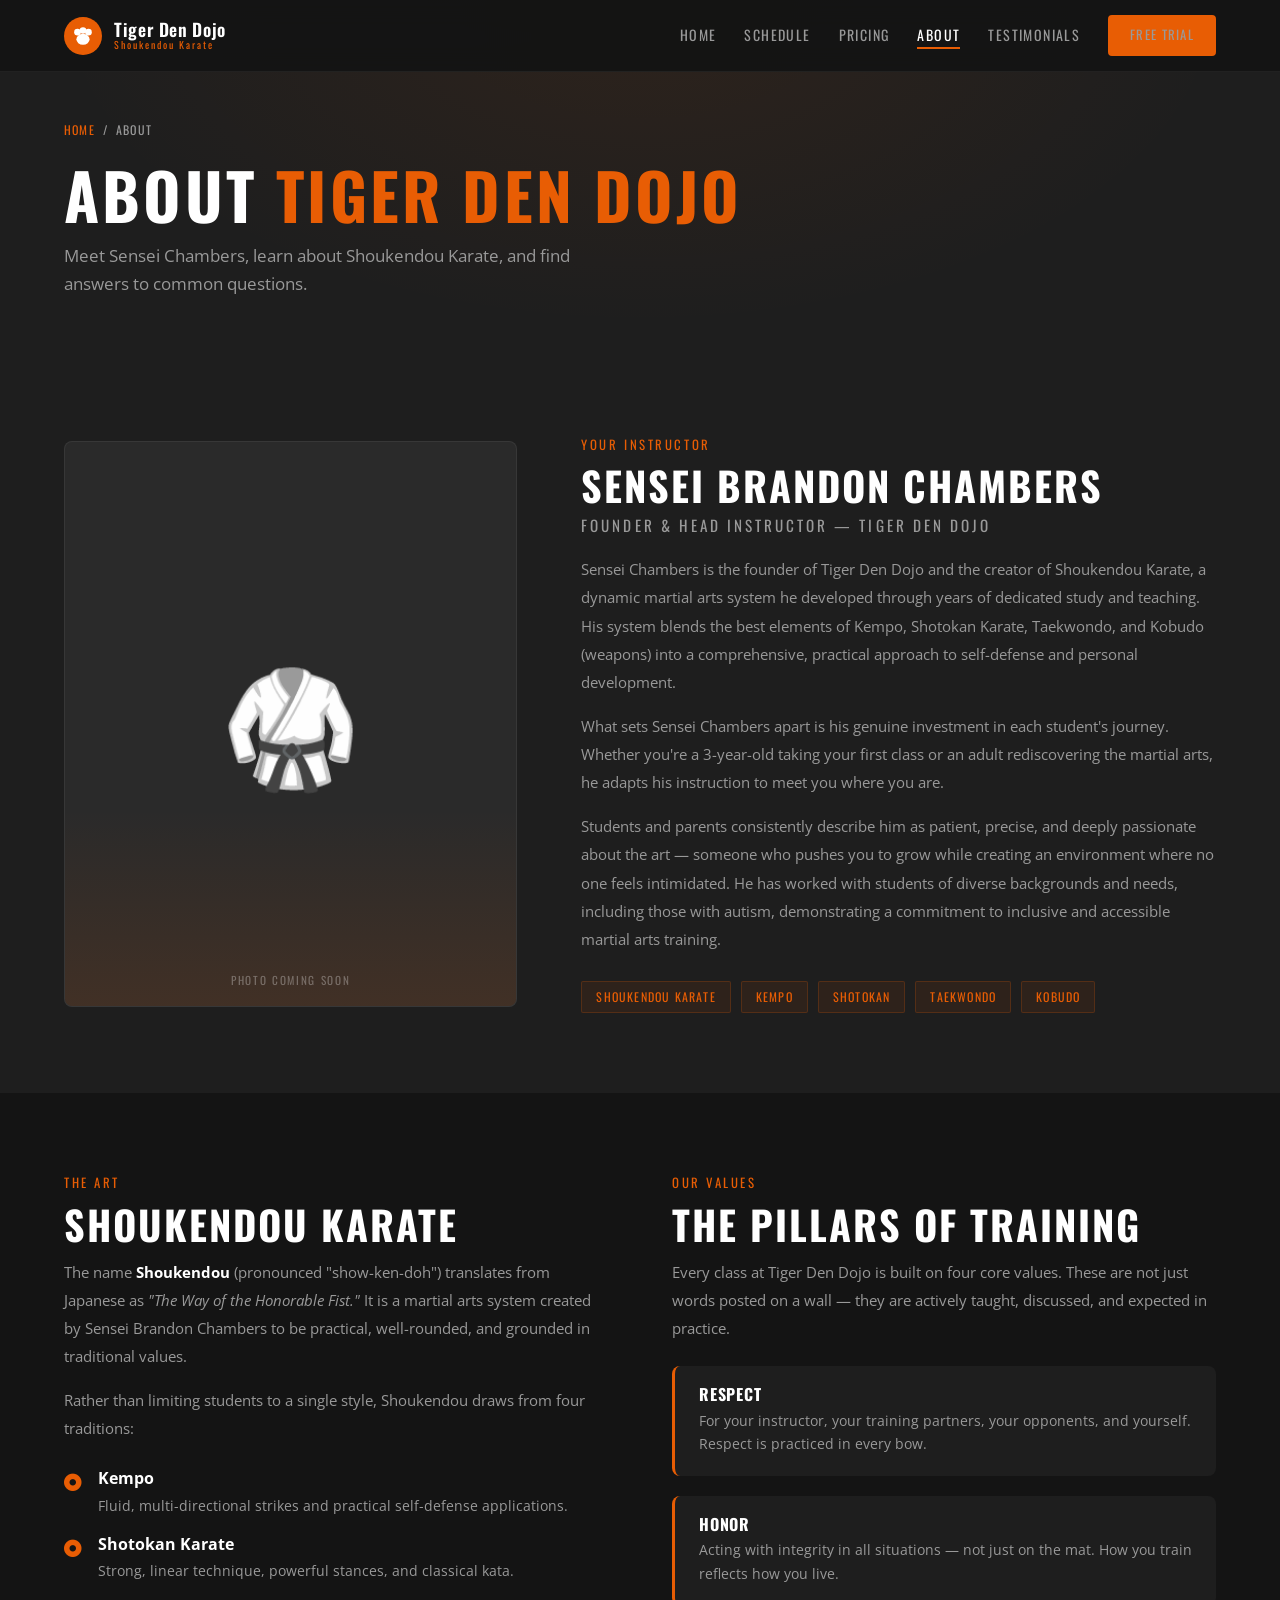
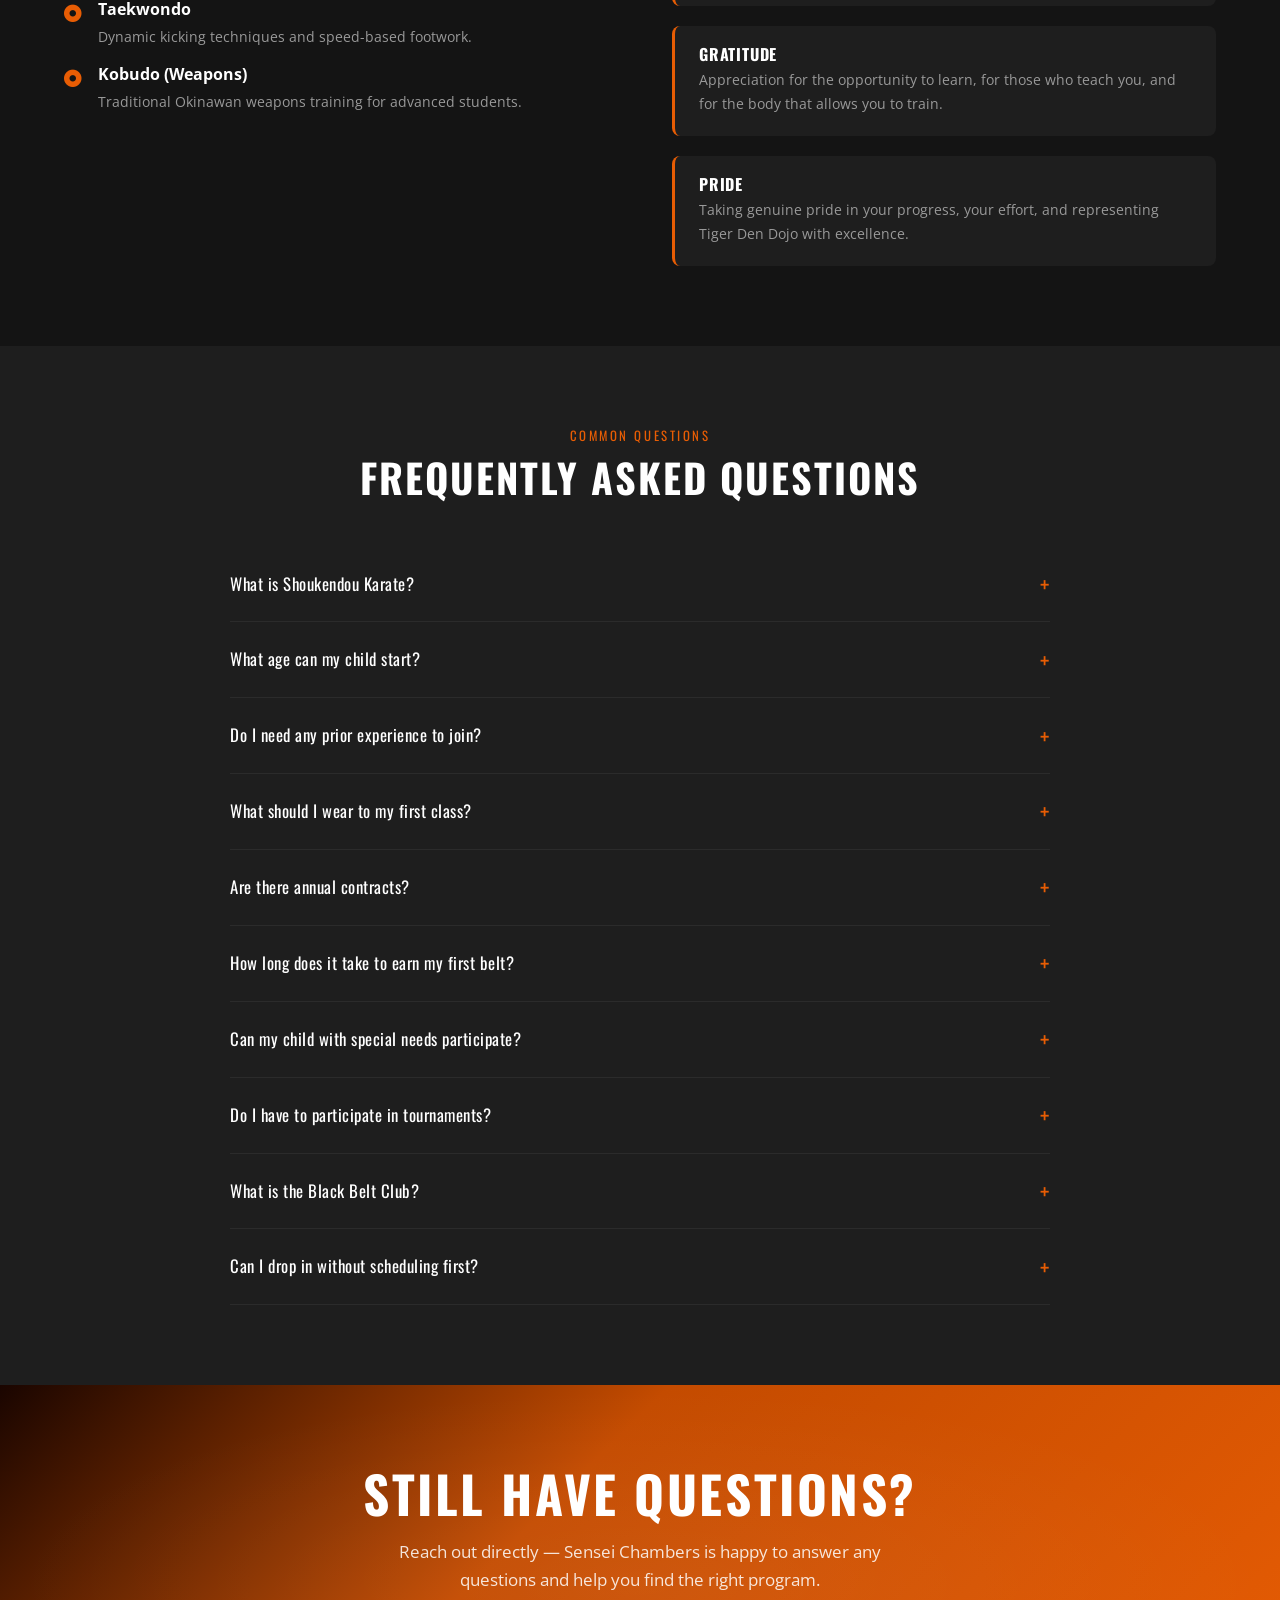
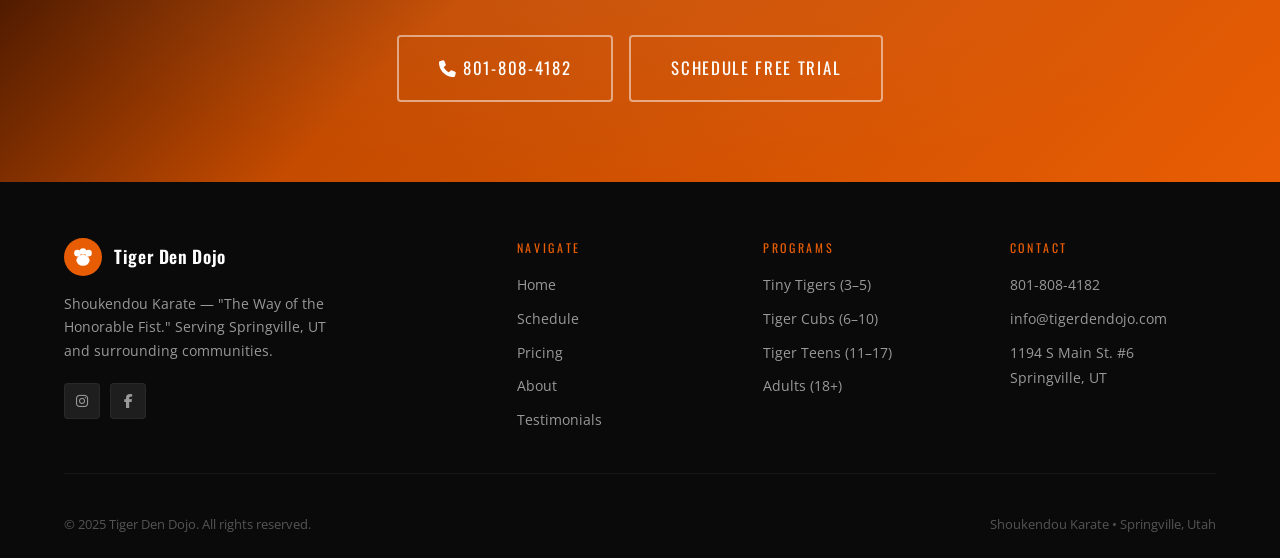
==== about.html @ 3c481b03 "initial website prototype" ====
<!DOCTYPE html>
<html lang="en">
<head>
  <meta charset="UTF-8">
  <meta name="viewport" content="width=device-width, initial-scale=1.0">
  <meta name="description" content="About Tiger Den Dojo and Sensei Brandon Chambers. Learn about Shoukendou Karate, the dojo's philosophy, and frequently asked questions.">
  <title>About | Tiger Den Dojo</title>
  <link rel="preconnect" href="https://fonts.googleapis.com">
  <link rel="preconnect" href="https://fonts.gstatic.com" crossorigin>
  <link href="https://fonts.googleapis.com/css2?family=Oswald:wght@400;500;600;700&family=Open+Sans:ital,wght@0,400;0,600;1,400&display=swap" rel="stylesheet">
  <link rel="stylesheet" href="https://cdnjs.cloudflare.com/ajax/libs/font-awesome/6.5.0/css/all.min.css">
  <link rel="stylesheet" href="css/style.css">
</head>
<body>

  <!-- ======= NAVBAR ======= -->
  <nav class="navbar">
    <div class="container">
      <a href="index.html" class="logo">
        <div class="logo-icon">
          <svg width="22" height="22" viewBox="0 0 40 40" fill="none" aria-hidden="true">
            <ellipse cx="20" cy="26" rx="12" ry="10" fill="white"/>
            <circle cx="10" cy="13" r="6" fill="white"/>
            <circle cx="20" cy="10" r="6" fill="white"/>
            <circle cx="30" cy="13" r="6" fill="white"/>
          </svg>
        </div>
        <div class="logo-text">
          <span class="logo-name">Tiger Den Dojo</span>
          <span class="logo-sub">Shoukendou Karate</span>
        </div>
      </a>
      <button class="nav-toggle" aria-label="Toggle menu">
        <span></span><span></span><span></span>
      </button>
      <ul class="nav-links">
        <li><a href="index.html">Home</a></li>
        <li><a href="schedule.html">Schedule</a></li>
        <li><a href="pricing.html">Pricing</a></li>
        <li><a href="about.html">About</a></li>
        <li><a href="testimonials.html">Testimonials</a></li>
        <li><a href="schedule.html" class="btn btn-primary">Free Trial</a></li>
      </ul>
    </div>
  </nav>

  <!-- ======= PAGE HERO ======= -->
  <section class="page-hero">
    <div class="container">
      <nav class="breadcrumb" aria-label="Breadcrumb">
        <a href="index.html">Home</a>
        <span class="breadcrumb-sep">/</span>
        <span>About</span>
      </nav>
      <h1>About <span class="text-orange">Tiger Den Dojo</span></h1>
      <p class="lead">Meet Sensei Chambers, learn about Shoukendou Karate, and find answers to common questions.</p>
    </div>
  </section>

  <!-- ======= INSTRUCTOR ======= -->
  <section class="instructor-section">
    <div class="container">
      <div class="instructor-content">
        <div class="instructor-image" aria-hidden="true">
          <span>🥋</span>
          <span class="instructor-image-caption">Photo Coming Soon</span>
        </div>
        <div class="instructor-bio">
          <span class="section-subtitle">Your Instructor</span>
          <h2>Sensei Brandon Chambers</h2>
          <p class="instructor-title">Founder &amp; Head Instructor — Tiger Den Dojo</p>
          <p>Sensei Chambers is the founder of Tiger Den Dojo and the creator of Shoukendou Karate, a dynamic martial arts system he developed through years of dedicated study and teaching. His system blends the best elements of Kempo, Shotokan Karate, Taekwondo, and Kobudo (weapons) into a comprehensive, practical approach to self-defense and personal development.</p>
          <p>What sets Sensei Chambers apart is his genuine investment in each student's journey. Whether you're a 3-year-old taking your first class or an adult rediscovering the martial arts, he adapts his instruction to meet you where you are.</p>
          <p>Students and parents consistently describe him as patient, precise, and deeply passionate about the art — someone who pushes you to grow while creating an environment where no one feels intimidated. He has worked with students of diverse backgrounds and needs, including those with autism, demonstrating a commitment to inclusive and accessible martial arts training.</p>
          <div class="credentials">
            <span class="credential">Shoukendou Karate</span>
            <span class="credential">Kempo</span>
            <span class="credential">Shotokan</span>
            <span class="credential">Taekwondo</span>
            <span class="credential">Kobudo</span>
          </div>
        </div>
      </div>
    </div>
  </section>

  <!-- ======= ABOUT SHOUKENDOU ======= -->
  <section>
    <div class="container">
      <div class="two-col-grid">
        <div>
          <span class="section-subtitle">The Art</span>
          <h2 class="section-title">Shoukendou Karate</h2>
          <p style="color:var(--gray); line-height:1.85; margin-bottom:1rem; font-size:0.95rem;">
            The name <strong style="color:var(--white);">Shoukendou</strong> (pronounced "show-ken-doh") translates from Japanese as <em>"The Way of the Honorable Fist."</em> It is a martial arts system created by Sensei Brandon Chambers to be practical, well-rounded, and grounded in traditional values.
          </p>
          <p style="color:var(--gray); line-height:1.85; margin-bottom:1rem; font-size:0.95rem;">
            Rather than limiting students to a single style, Shoukendou draws from four traditions:
          </p>
          <div style="display:flex; flex-direction:column; gap:0.875rem; margin:1.5rem 0;">
            <div style="display:flex; gap:1rem; align-items:flex-start;">
              <span style="color:var(--orange); font-size:1.1rem; flex-shrink:0; margin-top:2px;"><i class="fa-solid fa-circle-dot"></i></span>
              <div>
                <strong>Kempo</strong>
                <p style="color:var(--gray); font-size:0.875rem; margin-top:0.2rem;">Fluid, multi-directional strikes and practical self-defense applications.</p>
              </div>
            </div>
            <div style="display:flex; gap:1rem; align-items:flex-start;">
              <span style="color:var(--orange); font-size:1.1rem; flex-shrink:0; margin-top:2px;"><i class="fa-solid fa-circle-dot"></i></span>
              <div>
                <strong>Shotokan Karate</strong>
                <p style="color:var(--gray); font-size:0.875rem; margin-top:0.2rem;">Strong, linear technique, powerful stances, and classical kata.</p>
              </div>
            </div>
            <div style="display:flex; gap:1rem; align-items:flex-start;">
              <span style="color:var(--orange); font-size:1.1rem; flex-shrink:0; margin-top:2px;"><i class="fa-solid fa-circle-dot"></i></span>
              <div>
                <strong>Taekwondo</strong>
                <p style="color:var(--gray); font-size:0.875rem; margin-top:0.2rem;">Dynamic kicking techniques and speed-based footwork.</p>
              </div>
            </div>
            <div style="display:flex; gap:1rem; align-items:flex-start;">
              <span style="color:var(--orange); font-size:1.1rem; flex-shrink:0; margin-top:2px;"><i class="fa-solid fa-circle-dot"></i></span>
              <div>
                <strong>Kobudo (Weapons)</strong>
                <p style="color:var(--gray); font-size:0.875rem; margin-top:0.2rem;">Traditional Okinawan weapons training for advanced students.</p>
              </div>
            </div>
          </div>
        </div>
        <div>
          <span class="section-subtitle">Our Values</span>
          <h2 class="section-title">The Pillars of Training</h2>
          <p style="color:var(--gray); line-height:1.85; margin-bottom:1.5rem; font-size:0.95rem;">
            Every class at Tiger Den Dojo is built on four core values. These are not just words posted on a wall — they are actively taught, discussed, and expected in practice.
          </p>
          <div style="display:flex; flex-direction:column; gap:1.25rem;">
            <div style="background:var(--dark-2); border-radius:var(--radius-lg); padding:1.25rem 1.5rem; border-left:3px solid var(--orange);">
              <h4 style="font-size:1rem; margin-bottom:0.3rem;">Respect</h4>
              <p style="color:var(--gray); font-size:0.875rem; line-height:1.7;">For your instructor, your training partners, your opponents, and yourself. Respect is practiced in every bow.</p>
            </div>
            <div style="background:var(--dark-2); border-radius:var(--radius-lg); padding:1.25rem 1.5rem; border-left:3px solid var(--orange);">
              <h4 style="font-size:1rem; margin-bottom:0.3rem;">Honor</h4>
              <p style="color:var(--gray); font-size:0.875rem; line-height:1.7;">Acting with integrity in all situations — not just on the mat. How you train reflects how you live.</p>
            </div>
            <div style="background:var(--dark-2); border-radius:var(--radius-lg); padding:1.25rem 1.5rem; border-left:3px solid var(--orange);">
              <h4 style="font-size:1rem; margin-bottom:0.3rem;">Gratitude</h4>
              <p style="color:var(--gray); font-size:0.875rem; line-height:1.7;">Appreciation for the opportunity to learn, for those who teach you, and for the body that allows you to train.</p>
            </div>
            <div style="background:var(--dark-2); border-radius:var(--radius-lg); padding:1.25rem 1.5rem; border-left:3px solid var(--orange);">
              <h4 style="font-size:1rem; margin-bottom:0.3rem;">Pride</h4>
              <p style="color:var(--gray); font-size:0.875rem; line-height:1.7;">Taking genuine pride in your progress, your effort, and representing Tiger Den Dojo with excellence.</p>
            </div>
          </div>
        </div>
      </div>
    </div>
  </section>

  <!-- ======= FAQ ======= -->
  <section class="bg-dark-2">
    <div class="container">
      <div class="section-header centered">
        <span class="section-subtitle">Common Questions</span>
        <h2 class="section-title">Frequently Asked Questions</h2>
      </div>

      <div class="faq-list">

        <div class="faq-item">
          <div class="faq-question">
            What is Shoukendou Karate?
            <span class="faq-toggle">+</span>
          </div>
          <div class="faq-answer">
            <p>Shoukendou Karate is a martial arts system created by Sensei Brandon Chambers that blends techniques from Kempo, Shotokan Karate, Taekwondo, and Kobudo. The name translates as "The Way of the Honorable Fist" and reflects both the physical training and the philosophical values — respect, honor, gratitude, and pride — that guide every class.</p>
          </div>
        </div>

        <div class="faq-item">
          <div class="faq-question">
            What age can my child start?
            <span class="faq-toggle">+</span>
          </div>
          <div class="faq-answer">
            <p>We accept students as young as 3 years old in our Tiny Tigers program. These classes are specifically designed for young children with age-appropriate activities focused on fun, following directions, and basic movement. There's no minimum martial arts experience required.</p>
          </div>
        </div>

        <div class="faq-item">
          <div class="faq-question">
            Do I need any prior experience to join?
            <span class="faq-toggle">+</span>
          </div>
          <div class="faq-answer">
            <p>Absolutely not. Every program at Tiger Den Dojo is designed to welcome complete beginners. Sensei Chambers adapts instruction to your starting point, and you'll receive two free trial classes to experience the training before making any commitment.</p>
          </div>
        </div>

        <div class="faq-item">
          <div class="faq-question">
            What should I wear to my first class?
            <span class="faq-toggle">+</span>
          </div>
          <div class="faq-answer">
            <p>For your two free trial classes, comfortable athletic clothing (t-shirt, gym pants or shorts) is all you need. No gear required. Once you formally enroll:</p>
            <ul>
              <li>Tiny Tigers wear a dojo t-shirt (available through us)</li>
              <li>All other students will need a traditional gi (uniform) and sparring gear set, available for approximately $200–$300+ through the dojo</li>
            </ul>
          </div>
        </div>

        <div class="faq-item">
          <div class="faq-question">
            Are there annual contracts?
            <span class="faq-toggle">+</span>
          </div>
          <div class="faq-answer">
            <p>No — Tiger Den Dojo does not require annual contracts. Tuition is month-to-month. We want students here because they love training and see real value in it, not because they're locked into a commitment they regret.</p>
          </div>
        </div>

        <div class="faq-item">
          <div class="faq-question">
            How long does it take to earn my first belt?
            <span class="faq-toggle">+</span>
          </div>
          <div class="faq-answer">
            <p>Belt promotions are based entirely on demonstrated skill, not on a fixed time schedule. When Sensei Chambers determines you're ready, he'll invite you to test. Students who train consistently and apply themselves can typically earn their first belt within a few months, but there's no rush — the journey matters more than the destination.</p>
          </div>
        </div>

        <div class="faq-item">
          <div class="faq-question">
            Can my child with special needs participate?
            <span class="faq-toggle">+</span>
          </div>
          <div class="faq-answer">
            <p>Yes! Sensei Chambers has experience teaching students with a variety of needs, including students with autism. He takes a patient, individualized approach and is committed to making martial arts accessible and beneficial for everyone. We encourage you to contact us directly to discuss your child's specific needs so we can set them up for success.</p>
          </div>
        </div>

        <div class="faq-item">
          <div class="faq-question">
            Do I have to participate in tournaments?
            <span class="faq-toggle">+</span>
          </div>
          <div class="faq-answer">
            <p>Tournaments are completely optional. For students who want the experience, there are two in-school tournaments per year as well as external tournaments available for students ages 6 and up. External tournaments typically cost $40–$150+ to enter. Many students find them to be an exciting way to test their skills in a supportive environment, but no one is ever required to compete.</p>
          </div>
        </div>

        <div class="faq-item">
          <div class="faq-question">
            What is the Black Belt Club?
            <span class="faq-toggle">+</span>
          </div>
          <div class="faq-answer">
            <p>At the Red Belt level, students are invited to join the Black Belt Club with a one-time $50 membership fee. This is a symbolic commitment to pursuing the black belt and represents a serious dedication to the martial arts journey. It is required to continue training beyond the Red Belt level.</p>
          </div>
        </div>

        <div class="faq-item">
          <div class="faq-question">
            Can I drop in without scheduling first?
            <span class="faq-toggle">+</span>
          </div>
          <div class="faq-answer">
            <p>Drop-ins are not accepted at Tiger Den Dojo. All students — including new trial students — must schedule their class in advance. This allows Sensei Chambers to prepare appropriately and ensure every student gets the attention they deserve. Please call us at <a href="tel:8018084182" style="color:var(--orange);">801-808-4182</a> or email to arrange your first visit. Parents or guardians must be present for students under 18.</p>
          </div>
        </div>

      </div>
    </div>
  </section>

  <!-- ======= CTA ======= -->
  <section class="cta-section">
    <div class="container">
      <h2>Still Have Questions?</h2>
      <p>Reach out directly — Sensei Chambers is happy to answer any questions and help you find the right program.</p>
      <div style="display:flex; gap:1rem; justify-content:center; flex-wrap:wrap;">
        <a href="tel:8018084182" class="btn btn-outline btn-lg">
          <i class="fa-solid fa-phone"></i> 801-808-4182
        </a>
        <a href="schedule.html" class="btn btn-outline btn-lg">
          Schedule Free Trial
        </a>
      </div>
    </div>
  </section>

  <!-- ======= FOOTER ======= -->
  <footer class="footer">
    <div class="container">
      <div class="footer-grid">
        <div class="footer-brand">
          <a href="index.html" class="logo">
            <div class="logo-icon">
              <svg width="22" height="22" viewBox="0 0 40 40" fill="none" aria-hidden="true">
                <ellipse cx="20" cy="26" rx="12" ry="10" fill="white"/>
                <circle cx="10" cy="13" r="6" fill="white"/>
                <circle cx="20" cy="10" r="6" fill="white"/>
                <circle cx="30" cy="13" r="6" fill="white"/>
              </svg>
            </div>
            <div class="logo-text">
              <span class="logo-name">Tiger Den Dojo</span>
            </div>
          </a>
          <p>Shoukendou Karate — "The Way of the Honorable Fist." Serving Springville, UT and surrounding communities.</p>
          <div class="footer-social">
            <a href="#" class="social-link" aria-label="Instagram"><i class="fa-brands fa-instagram"></i></a>
            <a href="#" class="social-link" aria-label="Facebook"><i class="fa-brands fa-facebook-f"></i></a>
          </div>
        </div>
        <div>
          <p class="footer-heading">Navigate</p>
          <ul class="footer-links">
            <li><a href="index.html">Home</a></li>
            <li><a href="schedule.html">Schedule</a></li>
            <li><a href="pricing.html">Pricing</a></li>
            <li><a href="about.html">About</a></li>
            <li><a href="testimonials.html">Testimonials</a></li>
          </ul>
        </div>
        <div>
          <p class="footer-heading">Programs</p>
          <ul class="footer-links">
            <li><a href="schedule.html">Tiny Tigers (3–5)</a></li>
            <li><a href="schedule.html">Tiger Cubs (6–10)</a></li>
            <li><a href="schedule.html">Tiger Teens (11–17)</a></li>
            <li><a href="schedule.html">Adults (18+)</a></li>
          </ul>
        </div>
        <div>
          <p class="footer-heading">Contact</p>
          <ul class="footer-links">
            <li><a href="tel:8018084182">801-808-4182</a></li>
            <li><a href="mailto:info@tigerdendojo.com">info@tigerdendojo.com</a></li>
            <li><a href="#">1194 S Main St. #6<br>Springville, UT</a></li>
          </ul>
        </div>
      </div>
      <div class="footer-bottom">
        <p>&copy; 2025 Tiger Den Dojo. All rights reserved.</p>
        <p>Shoukendou Karate &bull; Springville, Utah</p>
      </div>
    </div>
  </footer>

  <script src="js/main.js"></script>
</body>
</html>
---- css/style.css ----
/* === VARIABLES === */
:root {
  --orange: #E85D04;
  --orange-light: #F48C06;
  --orange-dark: #C44B00;
  --gold: #FAA307;
  --dark: #141414;
  --dark-2: #1E1E1E;
  --dark-3: #2A2A2A;
  --white: #FFFFFF;
  --gray: #999999;
  --light-gray: #F5F5F0;

  --font-heading: 'Oswald', sans-serif;
  --font-body: 'Open Sans', sans-serif;

  --max-width: 1200px;
  --nav-height: 72px;

  --shadow: 0 4px 20px rgba(0, 0, 0, 0.3);
  --shadow-orange: 0 4px 20px rgba(232, 93, 4, 0.3);

  --radius: 4px;
  --radius-lg: 8px;
  --transition: 0.3s ease;
}

/* === RESET === */
*,
*::before,
*::after {
  box-sizing: border-box;
  margin: 0;
  padding: 0;
}

html {
  scroll-behavior: smooth;
}

body {
  font-family: var(--font-body);
  background: var(--dark);
  color: var(--white);
  line-height: 1.6;
}

a {
  color: inherit;
  text-decoration: none;
}

img {
  max-width: 100%;
  display: block;
}

ul {
  list-style: none;
}

/* === TYPOGRAPHY === */
h1, h2, h3, h4, h5, h6 {
  font-family: var(--font-heading);
  text-transform: uppercase;
  letter-spacing: 0.05em;
  line-height: 1.1;
}

.section-title {
  font-size: 2.5rem;
  color: var(--white);
  margin-bottom: 0.75rem;
}

.section-subtitle {
  color: var(--orange);
  font-family: var(--font-heading);
  text-transform: uppercase;
  letter-spacing: 0.2em;
  font-size: 0.8rem;
  display: block;
  margin-bottom: 0.5rem;
}

.section-lead {
  color: var(--gray);
  max-width: 600px;
  margin-bottom: 2rem;
  font-size: 1.05rem;
  line-height: 1.7;
}

/* === LAYOUT === */
.container {
  max-width: var(--max-width);
  margin: 0 auto;
  padding: 0 1.5rem;
}

section {
  padding: 5rem 0;
}

.section-header {
  margin-bottom: 3rem;
}

.section-header.centered {
  text-align: center;
}

.section-header.centered .section-lead {
  margin: 0 auto 2rem;
}

/* === BUTTONS === */
.btn {
  display: inline-block;
  padding: 0.875rem 2rem;
  font-family: var(--font-heading);
  font-size: 1rem;
  text-transform: uppercase;
  letter-spacing: 0.1em;
  border-radius: var(--radius);
  transition: var(--transition);
  cursor: pointer;
  border: 2px solid transparent;
  white-space: nowrap;
}

.btn-primary {
  background: var(--orange);
  color: var(--white);
  border-color: var(--orange);
}

.btn-primary:hover {
  background: var(--orange-dark);
  border-color: var(--orange-dark);
  transform: translateY(-2px);
  box-shadow: var(--shadow-orange);
}

.btn-outline {
  background: transparent;
  color: var(--white);
  border-color: rgba(255, 255, 255, 0.5);
}

.btn-outline:hover {
  background: var(--white);
  color: var(--dark);
  border-color: var(--white);
  transform: translateY(-2px);
}

.btn-outline-orange {
  background: transparent;
  color: var(--orange);
  border-color: var(--orange);
}

.btn-outline-orange:hover {
  background: var(--orange);
  color: var(--white);
  transform: translateY(-2px);
}

.btn-lg {
  padding: 1.125rem 2.5rem;
  font-size: 1.05rem;
}

/* === NAVBAR === */
.navbar {
  position: fixed;
  top: 0;
  left: 0;
  right: 0;
  z-index: 1000;
  background: rgba(20, 20, 20, 0.97);
  backdrop-filter: blur(12px);
  border-bottom: 1px solid rgba(255, 255, 255, 0.06);
  height: var(--nav-height);
  transition: box-shadow var(--transition);
}

.navbar.scrolled {
  box-shadow: 0 2px 20px rgba(0, 0, 0, 0.4);
}

.navbar .container {
  display: flex;
  align-items: center;
  justify-content: space-between;
  height: 100%;
}

.logo {
  display: flex;
  align-items: center;
  gap: 0.75rem;
}

.logo-icon {
  width: 38px;
  height: 38px;
  background: var(--orange);
  border-radius: 50%;
  display: flex;
  align-items: center;
  justify-content: center;
  flex-shrink: 0;
}

.logo-text {
  font-family: var(--font-heading);
  letter-spacing: 0.04em;
  line-height: 1.1;
}

.logo-text .logo-name {
  display: block;
  font-size: 1.1rem;
  font-weight: 600;
}

.logo-text .logo-sub {
  display: block;
  font-size: 0.62rem;
  color: var(--orange);
  letter-spacing: 0.2em;
}

.nav-links {
  display: flex;
  align-items: center;
  gap: 1.75rem;
}

.nav-links a {
  font-family: var(--font-heading);
  font-size: 0.875rem;
  text-transform: uppercase;
  letter-spacing: 0.1em;
  color: var(--gray);
  transition: var(--transition);
  position: relative;
}

.nav-links a::after {
  content: '';
  position: absolute;
  bottom: -4px;
  left: 0;
  right: 0;
  height: 2px;
  background: var(--orange);
  transform: scaleX(0);
  transition: var(--transition);
}

.nav-links a:hover,
.nav-links a.active {
  color: var(--white);
}

.nav-links a:hover::after,
.nav-links a.active::after {
  transform: scaleX(1);
}

.nav-links .btn {
  padding: 0.5rem 1.25rem;
  font-size: 0.8rem;
}

.nav-links .btn::after {
  display: none;
}

.nav-toggle {
  display: none;
  flex-direction: column;
  gap: 5px;
  cursor: pointer;
  background: none;
  border: none;
  padding: 6px;
}

.nav-toggle span {
  display: block;
  width: 24px;
  height: 2px;
  background: var(--white);
  transition: var(--transition);
  transform-origin: center;
}

.nav-toggle.active span:nth-child(1) {
  transform: translateY(7px) rotate(45deg);
}

.nav-toggle.active span:nth-child(2) {
  opacity: 0;
  transform: scaleX(0);
}

.nav-toggle.active span:nth-child(3) {
  transform: translateY(-7px) rotate(-45deg);
}

/* === HERO === */
.hero {
  min-height: 100vh;
  display: flex;
  align-items: center;
  position: relative;
  overflow: hidden;
  padding-top: var(--nav-height);
}

.hero-bg {
  position: absolute;
  inset: 0;
  background: linear-gradient(145deg, #0d0d0d 0%, #1a0a00 60%, #141414 100%);
}

.hero-bg::before {
  content: '';
  position: absolute;
  inset: 0;
  background: radial-gradient(ellipse at 65% 50%, rgba(232, 93, 4, 0.12) 0%, transparent 65%);
}

.hero-bg::after {
  content: '虎';
  position: absolute;
  right: -5%;
  top: 50%;
  transform: translateY(-50%);
  font-size: 60vw;
  color: rgba(255, 255, 255, 0.018);
  line-height: 1;
  pointer-events: none;
  user-select: none;
}

.hero-stripe {
  position: absolute;
  top: 0;
  right: 0;
  bottom: 0;
  width: 4px;
  background: var(--orange);
  opacity: 0.6;
}

.hero .container {
  position: relative;
  z-index: 1;
}

.hero-content {
  max-width: 680px;
}

.hero-eyebrow {
  display: inline-flex;
  align-items: center;
  gap: 0.5rem;
  font-family: var(--font-heading);
  font-size: 0.78rem;
  text-transform: uppercase;
  letter-spacing: 0.3em;
  color: var(--orange);
  margin-bottom: 1.5rem;
  padding: 0.4rem 1rem;
  border: 1px solid rgba(232, 93, 4, 0.4);
  border-radius: 2px;
}

.hero h1 {
  font-size: clamp(3.5rem, 7.5vw, 6.5rem);
  font-weight: 700;
  line-height: 0.95;
  margin-bottom: 1.25rem;
}

.hero h1 .highlight {
  color: var(--orange);
  display: block;
}

.hero-tagline {
  font-family: var(--font-heading);
  font-size: 1.05rem;
  color: var(--gray);
  letter-spacing: 0.18em;
  text-transform: uppercase;
  margin-bottom: 1rem;
}

.hero-divider {
  width: 60px;
  height: 2px;
  background: var(--orange);
  margin-bottom: 1rem;
}

.hero-values {
  font-family: var(--font-heading);
  font-size: 0.85rem;
  letter-spacing: 0.22em;
  color: rgba(255, 255, 255, 0.5);
  text-transform: uppercase;
  margin-bottom: 2.5rem;
}

.hero-ctas {
  display: flex;
  gap: 1rem;
  flex-wrap: wrap;
}

.hero-scroll {
  position: absolute;
  bottom: 2rem;
  left: 50%;
  transform: translateX(-50%);
  display: flex;
  flex-direction: column;
  align-items: center;
  gap: 0.4rem;
  font-family: var(--font-heading);
  font-size: 0.65rem;
  letter-spacing: 0.25em;
  color: rgba(255, 255, 255, 0.3);
  text-transform: uppercase;
  animation: scrollBounce 2.2s ease-in-out infinite;
}

@keyframes scrollBounce {
  0%, 100% { transform: translateX(-50%) translateY(0); }
  50% { transform: translateX(-50%) translateY(8px); }
}

/* === PAGE HERO (inner pages) === */
.page-hero {
  padding: calc(var(--nav-height) + 3rem) 0 3.5rem;
  background: var(--dark-2);
  position: relative;
  overflow: hidden;
}

.page-hero::before {
  content: '';
  position: absolute;
  inset: 0;
  background: radial-gradient(ellipse at 50% 0%, rgba(232, 93, 4, 0.08) 0%, transparent 65%);
}

.page-hero .container {
  position: relative;
  z-index: 1;
}

.page-hero h1 {
  font-size: clamp(2.5rem, 5vw, 4rem);
  margin-bottom: 0.75rem;
}

.page-hero .lead {
  color: var(--gray);
  font-size: 1.05rem;
  max-width: 520px;
  line-height: 1.7;
}

.breadcrumb {
  display: flex;
  gap: 0.5rem;
  align-items: center;
  font-family: var(--font-heading);
  font-size: 0.75rem;
  letter-spacing: 0.1em;
  text-transform: uppercase;
  color: var(--gray);
  margin-bottom: 1.25rem;
}

.breadcrumb a {
  color: var(--orange);
  transition: var(--transition);
}

.breadcrumb a:hover {
  color: var(--orange-light);
}

/* === PROGRAMS === */
.programs-grid {
  display: grid;
  grid-template-columns: repeat(auto-fit, minmax(260px, 1fr));
  gap: 1.5rem;
}

.program-card {
  background: var(--dark-2);
  border: 1px solid rgba(255, 255, 255, 0.05);
  border-radius: var(--radius-lg);
  padding: 2rem;
  position: relative;
  overflow: hidden;
  transition: transform var(--transition), box-shadow var(--transition), border-color var(--transition);
}

.program-card::before {
  content: '';
  position: absolute;
  top: 0;
  left: 0;
  right: 0;
  height: 3px;
  background: var(--orange);
}

.program-card:hover {
  transform: translateY(-5px);
  border-color: rgba(232, 93, 4, 0.25);
  box-shadow: 0 10px 35px rgba(0, 0, 0, 0.35);
}

.program-icon {
  font-size: 2rem;
  margin-bottom: 1rem;
  line-height: 1;
}

.program-age {
  display: inline-block;
  background: rgba(232, 93, 4, 0.12);
  color: var(--orange);
  font-family: var(--font-heading);
  font-size: 0.72rem;
  letter-spacing: 0.12em;
  text-transform: uppercase;
  padding: 0.25rem 0.75rem;
  border-radius: 2px;
  margin-bottom: 0.875rem;
}

.program-card h3 {
  font-size: 1.5rem;
  margin-bottom: 0.75rem;
}

.program-card p {
  color: var(--gray);
  font-size: 0.9rem;
  line-height: 1.75;
  margin-bottom: 1.5rem;
}

.program-details {
  display: flex;
  flex-direction: column;
  gap: 0.5rem;
  margin-bottom: 1.5rem;
}

.program-detail {
  display: flex;
  align-items: center;
  gap: 0.625rem;
  font-size: 0.875rem;
  color: var(--gray);
}

.program-detail strong {
  color: var(--white);
}

.program-price {
  font-family: var(--font-heading);
  font-size: 1.5rem;
  color: var(--orange);
}

.program-price span {
  font-size: 0.85rem;
  color: var(--gray);
  font-family: var(--font-body);
}

/* === VALUES === */
.values-section {
  background: var(--dark-2);
}

.values-grid {
  display: grid;
  grid-template-columns: repeat(auto-fit, minmax(200px, 1fr));
  gap: 2rem;
}

.value-card {
  text-align: center;
  padding: 2.5rem 1.5rem;
  border-radius: var(--radius-lg);
  border: 1px solid rgba(255, 255, 255, 0.04);
  transition: border-color var(--transition), background var(--transition);
}

.value-card:hover {
  border-color: rgba(232, 93, 4, 0.2);
  background: rgba(232, 93, 4, 0.04);
}

.value-icon {
  font-size: 2rem;
  margin-bottom: 1rem;
  color: var(--orange);
}

.value-card h3 {
  font-size: 1.25rem;
  margin-bottom: 0.625rem;
}

.value-card p {
  color: var(--gray);
  font-size: 0.88rem;
  line-height: 1.75;
}

/* === INSTRUCTOR === */
.instructor-section {
  background: var(--dark-2);
}

.instructor-content {
  display: grid;
  grid-template-columns: 1fr 1.4fr;
  gap: 4rem;
  align-items: center;
}

.instructor-image {
  background: var(--dark-3);
  border-radius: var(--radius-lg);
  aspect-ratio: 4 / 5;
  display: flex;
  align-items: center;
  justify-content: center;
  font-size: 7rem;
  border: 1px solid rgba(255, 255, 255, 0.06);
  position: relative;
  overflow: hidden;
}

.instructor-image::after {
  content: '';
  position: absolute;
  bottom: 0;
  left: 0;
  right: 0;
  height: 35%;
  background: linear-gradient(to top, rgba(232, 93, 4, 0.12), transparent);
}

.instructor-image-caption {
  position: absolute;
  bottom: 1rem;
  left: 50%;
  transform: translateX(-50%);
  font-family: var(--font-heading);
  font-size: 0.7rem;
  letter-spacing: 0.15em;
  color: rgba(255, 255, 255, 0.3);
  text-transform: uppercase;
  white-space: nowrap;
  z-index: 1;
}

.instructor-bio .section-subtitle {
  margin-bottom: 0.5rem;
}

.instructor-bio h2 {
  font-size: 2.5rem;
  margin-bottom: 0.25rem;
}

.instructor-title {
  font-family: var(--font-heading);
  font-size: 0.8rem;
  letter-spacing: 0.2em;
  color: var(--gray);
  text-transform: uppercase;
  margin-bottom: 1.75rem;
}

.instructor-bio p {
  color: var(--gray);
  line-height: 1.85;
  margin-bottom: 1rem;
  font-size: 0.95rem;
}

.credentials {
  display: flex;
  flex-wrap: wrap;
  gap: 0.625rem;
  margin-top: 1.75rem;
}

.credential {
  background: rgba(232, 93, 4, 0.08);
  border: 1px solid rgba(232, 93, 4, 0.2);
  color: var(--orange);
  font-family: var(--font-heading);
  font-size: 0.75rem;
  letter-spacing: 0.1em;
  text-transform: uppercase;
  padding: 0.35rem 0.875rem;
  border-radius: 2px;
}

/* === TESTIMONIALS === */
.testimonials-grid {
  display: grid;
  grid-template-columns: repeat(auto-fit, minmax(300px, 1fr));
  gap: 1.5rem;
}

.testimonial-card {
  background: var(--dark-2);
  border: 1px solid rgba(255, 255, 255, 0.05);
  border-radius: var(--radius-lg);
  padding: 2rem;
  position: relative;
  transition: border-color var(--transition), box-shadow var(--transition);
}

.testimonial-card:hover {
  border-color: rgba(232, 93, 4, 0.2);
  box-shadow: 0 6px 25px rgba(0, 0, 0, 0.2);
}

.testimonial-card::before {
  content: '\201C';
  position: absolute;
  top: 0.75rem;
  right: 1.25rem;
  font-size: 5rem;
  color: var(--orange);
  opacity: 0.12;
  font-family: Georgia, serif;
  line-height: 1;
  pointer-events: none;
}

.stars {
  color: var(--gold);
  font-size: 0.85rem;
  letter-spacing: 2px;
  margin-bottom: 1rem;
}

.testimonial-text {
  color: var(--gray);
  font-style: italic;
  line-height: 1.85;
  margin-bottom: 1.5rem;
  font-size: 0.95rem;
}

.testimonial-author {
  display: flex;
  align-items: center;
  gap: 0.875rem;
}

.author-avatar {
  width: 42px;
  height: 42px;
  background: var(--orange);
  border-radius: 50%;
  display: flex;
  align-items: center;
  justify-content: center;
  font-family: var(--font-heading);
  font-size: 1rem;
  color: var(--white);
  flex-shrink: 0;
}

.author-info strong {
  display: block;
  font-size: 0.9rem;
  font-family: var(--font-heading);
  letter-spacing: 0.05em;
}

.author-info span {
  font-size: 0.78rem;
  color: var(--orange);
}

.source-badge {
  display: inline-flex;
  align-items: center;
  gap: 0.375rem;
  font-size: 0.72rem;
  color: var(--gray);
  margin-top: 0.5rem;
}

/* === PRICING === */
.pricing-grid {
  display: grid;
  grid-template-columns: repeat(auto-fit, minmax(280px, 1fr));
  gap: 1.5rem;
  align-items: start;
}

.pricing-card {
  background: var(--dark-2);
  border: 1px solid rgba(255, 255, 255, 0.06);
  border-radius: var(--radius-lg);
  padding: 2rem;
  position: relative;
  transition: transform var(--transition), box-shadow var(--transition), border-color var(--transition);
}

.pricing-card.featured {
  border-color: var(--orange);
}

.pricing-card.featured::before {
  content: 'MOST POPULAR';
  position: absolute;
  top: -13px;
  left: 50%;
  transform: translateX(-50%);
  background: var(--orange);
  color: var(--white);
  font-family: var(--font-heading);
  font-size: 0.65rem;
  letter-spacing: 0.18em;
  padding: 0.3rem 1rem;
  border-radius: 2px;
  white-space: nowrap;
}

.pricing-card:hover {
  transform: translateY(-4px);
  box-shadow: 0 10px 35px rgba(0, 0, 0, 0.3);
  border-color: rgba(232, 93, 4, 0.3);
}

.pricing-header {
  margin-bottom: 1.5rem;
  padding-bottom: 1.5rem;
  border-bottom: 1px solid rgba(255, 255, 255, 0.05);
}

.pricing-age {
  display: inline-block;
  background: rgba(232, 93, 4, 0.12);
  color: var(--orange);
  font-family: var(--font-heading);
  font-size: 0.72rem;
  letter-spacing: 0.12em;
  text-transform: uppercase;
  padding: 0.25rem 0.75rem;
  border-radius: 2px;
  margin-bottom: 0.75rem;
}

.pricing-header h3 {
  font-size: 1.5rem;
  margin-bottom: 0.25rem;
}

.pricing-duration {
  color: var(--gray);
  font-size: 0.85rem;
}

.pricing-amount {
  margin: 1.5rem 0;
  display: flex;
  align-items: baseline;
  gap: 0.25rem;
}

.price-prefix {
  font-family: var(--font-heading);
  font-size: 1.25rem;
  color: var(--gray);
}

.price-value {
  font-family: var(--font-heading);
  font-size: 3.25rem;
  color: var(--white);
  line-height: 1;
}

.price-period {
  font-size: 0.85rem;
  color: var(--gray);
}

.pricing-options {
  margin-bottom: 1.5rem;
}

.pricing-option {
  display: flex;
  justify-content: space-between;
  align-items: center;
  padding: 0.625rem 0;
  border-bottom: 1px solid rgba(255, 255, 255, 0.04);
  font-size: 0.875rem;
}

.pricing-option:last-child {
  border-bottom: none;
}

.pricing-option .option-label {
  color: var(--gray);
}

.pricing-option .option-price {
  font-family: var(--font-heading);
  color: var(--orange);
  font-size: 1rem;
}

.pricing-features {
  list-style: none;
  margin-bottom: 2rem;
}

.pricing-features li {
  padding: 0.5rem 0;
  font-size: 0.875rem;
  color: var(--gray);
  display: flex;
  align-items: flex-start;
  gap: 0.625rem;
  border-bottom: 1px solid rgba(255, 255, 255, 0.03);
}

.pricing-features li:last-child {
  border-bottom: none;
}

.pricing-features li .check {
  color: var(--orange);
  flex-shrink: 0;
  margin-top: 1px;
}

/* === ADDITIONAL COSTS TABLE === */
.costs-table {
  width: 100%;
  border-collapse: collapse;
  margin-top: 1rem;
}

.costs-table th {
  background: var(--dark-3);
  font-family: var(--font-heading);
  font-size: 0.8rem;
  letter-spacing: 0.12em;
  text-transform: uppercase;
  padding: 0.875rem 1.25rem;
  text-align: left;
  color: var(--orange);
}

.costs-table td {
  padding: 0.875rem 1.25rem;
  border-bottom: 1px solid rgba(255, 255, 255, 0.04);
  font-size: 0.9rem;
  color: var(--gray);
}

.costs-table tr:hover td {
  background: rgba(255, 255, 255, 0.02);
}

.costs-table td:last-child {
  text-align: right;
  color: var(--white);
  font-family: var(--font-heading);
  font-size: 0.95rem;
}

/* === SCHEDULE === */
.schedule-wrapper {
  overflow-x: auto;
  -webkit-overflow-scrolling: touch;
  border-radius: var(--radius-lg);
  border: 1px solid rgba(255, 255, 255, 0.05);
}

.schedule-table {
  width: 100%;
  min-width: 680px;
  border-collapse: collapse;
}

.schedule-table th {
  background: var(--dark-3);
  font-family: var(--font-heading);
  font-size: 0.8rem;
  letter-spacing: 0.12em;
  text-transform: uppercase;
  padding: 1rem 1.25rem;
  text-align: left;
  color: var(--orange);
  border-bottom: 2px solid rgba(232, 93, 4, 0.3);
}

.schedule-table th:first-child {
  color: var(--gray);
}

.schedule-table td {
  padding: 0.875rem 1.25rem;
  border-bottom: 1px solid rgba(255, 255, 255, 0.04);
  font-size: 0.875rem;
  color: var(--gray);
  vertical-align: top;
  background: var(--dark-2);
}

.schedule-table tr:last-child td {
  border-bottom: none;
}

.schedule-table .time-col {
  color: var(--white);
  font-family: var(--font-heading);
  font-size: 0.85rem;
  letter-spacing: 0.05em;
  white-space: nowrap;
  background: rgba(255, 255, 255, 0.02);
  font-weight: 500;
}

.class-pill {
  display: inline-block;
  padding: 0.3rem 0.75rem;
  border-radius: 20px;
  font-size: 0.75rem;
  font-family: var(--font-heading);
  letter-spacing: 0.05em;
  margin: 2px;
  white-space: nowrap;
}

.class-pill.tiny    { background: rgba(250, 163, 7, 0.15);  color: #FAA307; border: 1px solid rgba(250,163,7,0.25); }
.class-pill.cubs    { background: rgba(232, 93, 4, 0.15);   color: #F48C06; border: 1px solid rgba(232,93,4,0.25); }
.class-pill.teens   { background: rgba(129, 140, 248, 0.12); color: #818CF8; border: 1px solid rgba(129,140,248,0.2); }
.class-pill.adults  { background: rgba(74, 222, 128, 0.12);  color: #4ADE80; border: 1px solid rgba(74,222,128,0.2); }

.schedule-legend {
  display: flex;
  flex-wrap: wrap;
  gap: 0.875rem;
  margin-bottom: 1.5rem;
}

.legend-item {
  display: flex;
  align-items: center;
  gap: 0.5rem;
  font-size: 0.85rem;
  color: var(--gray);
}

.legend-dot {
  width: 10px;
  height: 10px;
  border-radius: 50%;
}

.legend-dot.tiny   { background: #FAA307; }
.legend-dot.cubs   { background: #F48C06; }
.legend-dot.teens  { background: #818CF8; }
.legend-dot.adults { background: #4ADE80; }

.schedule-note {
  margin-top: 1rem;
  padding: 1rem 1.25rem;
  background: rgba(232, 93, 4, 0.07);
  border-left: 3px solid var(--orange);
  border-radius: 0 var(--radius) var(--radius) 0;
  font-size: 0.875rem;
  color: var(--gray);
  line-height: 1.7;
}

.schedule-note strong {
  color: var(--orange);
}

/* === CONTACT === */
.contact-grid {
  display: grid;
  grid-template-columns: 1fr 1fr;
  gap: 3rem;
  align-items: start;
}

.contact-info {
  display: flex;
  flex-direction: column;
  gap: 1.5rem;
}

.contact-item {
  display: flex;
  gap: 1rem;
  align-items: flex-start;
}

.contact-icon {
  width: 44px;
  height: 44px;
  background: rgba(232, 93, 4, 0.12);
  border-radius: var(--radius);
  display: flex;
  align-items: center;
  justify-content: center;
  font-size: 1.1rem;
  color: var(--orange);
  flex-shrink: 0;
}

.contact-item h4 {
  font-family: var(--font-heading);
  font-size: 0.72rem;
  letter-spacing: 0.2em;
  color: var(--orange);
  text-transform: uppercase;
  margin-bottom: 0.3rem;
}

.contact-item p {
  color: var(--gray);
  font-size: 0.9rem;
  line-height: 1.6;
}

.contact-item a {
  color: var(--white);
  transition: var(--transition);
}

.contact-item a:hover {
  color: var(--orange);
}

.map-placeholder {
  background: var(--dark-2);
  border-radius: var(--radius-lg);
  aspect-ratio: 4 / 3;
  display: flex;
  align-items: center;
  justify-content: center;
  border: 1px solid rgba(255, 255, 255, 0.05);
  color: var(--gray);
  font-size: 0.9rem;
  text-align: center;
  flex-direction: column;
  gap: 0.5rem;
  padding: 2rem;
}

/* === FAQ === */
.faq-list {
  max-width: 820px;
  margin: 0 auto;
}

.faq-item {
  border-bottom: 1px solid rgba(255, 255, 255, 0.06);
}

.faq-question {
  display: flex;
  justify-content: space-between;
  align-items: center;
  padding: 1.5rem 0;
  cursor: pointer;
  font-family: var(--font-heading);
  font-size: 1.05rem;
  letter-spacing: 0.03em;
  transition: color var(--transition);
  user-select: none;
}

.faq-question:hover {
  color: var(--orange);
}

.faq-toggle {
  font-size: 1.4rem;
  color: var(--orange);
  transition: transform var(--transition);
  flex-shrink: 0;
  margin-left: 1.5rem;
  line-height: 1;
}

.faq-item.open .faq-toggle {
  transform: rotate(45deg);
}

.faq-answer {
  max-height: 0;
  overflow: hidden;
  transition: max-height 0.35s ease, padding 0.35s ease;
}

.faq-answer.open {
  max-height: 500px;
  padding-bottom: 1.5rem;
}

.faq-answer p {
  color: var(--gray);
  line-height: 1.85;
  font-size: 0.95rem;
}

.faq-answer ul {
  list-style: disc;
  padding-left: 1.25rem;
  margin-top: 0.5rem;
}

.faq-answer ul li {
  color: var(--gray);
  font-size: 0.9rem;
  line-height: 1.7;
  padding: 0.2rem 0;
}

/* === CTA SECTION === */
.cta-section {
  background: linear-gradient(135deg, #1a0500 0%, #C44B00 40%, #E85D04 100%);
  padding: 5rem 0;
  text-align: center;
  position: relative;
  overflow: hidden;
}

.cta-section::before {
  content: '';
  position: absolute;
  inset: 0;
  background: radial-gradient(ellipse at 50% 50%, rgba(255,255,255,0.05) 0%, transparent 70%);
}

.cta-section .container {
  position: relative;
  z-index: 1;
}

.cta-section h2 {
  font-size: clamp(2rem, 4vw, 3.25rem);
  margin-bottom: 1rem;
}

.cta-section p {
  font-size: 1.05rem;
  opacity: 0.85;
  max-width: 500px;
  margin: 0 auto 2.5rem;
  line-height: 1.7;
}

/* === FOOTER === */
.footer {
  background: #0A0A0A;
  padding: 3.5rem 0 1.5rem;
}

.footer-grid {
  display: grid;
  grid-template-columns: 2fr 1fr 1fr 1fr;
  gap: 2.5rem;
  margin-bottom: 2.5rem;
  padding-bottom: 2.5rem;
  border-bottom: 1px solid rgba(255, 255, 255, 0.05);
}

.footer-brand p {
  color: var(--gray);
  font-size: 0.85rem;
  margin-top: 1rem;
  max-width: 280px;
  line-height: 1.75;
}

.footer-heading {
  font-family: var(--font-heading);
  font-size: 0.75rem;
  letter-spacing: 0.22em;
  text-transform: uppercase;
  color: var(--orange);
  margin-bottom: 1rem;
}

.footer-links {
  display: flex;
  flex-direction: column;
  gap: 0.5rem;
}

.footer-links a {
  font-size: 0.875rem;
  color: var(--gray);
  transition: var(--transition);
  padding: 0.15rem 0;
}

.footer-links a:hover {
  color: var(--orange);
  padding-left: 4px;
}

.footer-social {
  display: flex;
  gap: 0.625rem;
  margin-top: 1.25rem;
}

.social-link {
  width: 36px;
  height: 36px;
  background: var(--dark-2);
  border-radius: var(--radius);
  display: flex;
  align-items: center;
  justify-content: center;
  font-size: 0.875rem;
  color: var(--gray);
  transition: var(--transition);
  border: 1px solid rgba(255, 255, 255, 0.05);
}

.social-link:hover {
  background: var(--orange);
  color: var(--white);
  border-color: var(--orange);
}

.footer-bottom {
  display: flex;
  justify-content: space-between;
  align-items: center;
  font-size: 0.8rem;
  color: rgba(255, 255, 255, 0.3);
}

/* === UTILITIES === */
.text-orange { color: var(--orange); }
.text-gray   { color: var(--gray); }
.text-center { text-align: center; }
.text-gold   { color: var(--gold); }

.bg-dark-2 { background: var(--dark-2); }

.mt-2 { margin-top: 1rem; }
.mt-4 { margin-top: 2rem; }
.mt-6 { margin-top: 3rem; }
.mb-2 { margin-bottom: 1rem; }
.mb-4 { margin-bottom: 2rem; }

.divider {
  height: 1px;
  background: rgba(255, 255, 255, 0.05);
  margin: 2.5rem 0;
}

.tag {
  display: inline-block;
  background: rgba(232, 93, 4, 0.12);
  color: var(--orange);
  font-family: var(--font-heading);
  font-size: 0.72rem;
  letter-spacing: 0.12em;
  text-transform: uppercase;
  padding: 0.25rem 0.75rem;
  border-radius: 2px;
}

.tag.green {
  background: rgba(74, 222, 128, 0.1);
  color: #4ADE80;
  border: 1px solid rgba(74, 222, 128, 0.2);
}

.no-contract {
  display: inline-flex;
  align-items: center;
  gap: 0.5rem;
  background: rgba(74, 222, 128, 0.08);
  color: #4ADE80;
  font-family: var(--font-heading);
  font-size: 0.8rem;
  letter-spacing: 0.12em;
  text-transform: uppercase;
  padding: 0.5rem 1.25rem;
  border-radius: 20px;
  border: 1px solid rgba(74, 222, 128, 0.2);
  margin-bottom: 2.5rem;
}

/* === TWO COLUMN GRID === */
.two-col-grid {
  display: grid;
  grid-template-columns: 1fr 1fr;
  gap: 4rem;
  align-items: start;
}

@media (max-width: 768px) {
  .two-col-grid {
    grid-template-columns: 1fr;
    gap: 2.5rem;
  }
}

/* === INFO BOX === */
.info-box {
  background: var(--dark-2);
  border-radius: var(--radius-lg);
  padding: 2rem;
  border: 1px solid rgba(255, 255, 255, 0.05);
}

.info-box h3 {
  font-size: 1.25rem;
  margin-bottom: 1rem;
}

.info-box p {
  color: var(--gray);
  font-size: 0.9rem;
  line-height: 1.8;
  margin-bottom: 0.75rem;
}

.info-box p:last-child {
  margin-bottom: 0;
}

/* === RESPONSIVE === */
@media (max-width: 1024px) {
  .instructor-content {
    grid-template-columns: 1fr;
    gap: 2.5rem;
  }

  .instructor-image {
    max-width: 360px;
    margin: 0 auto;
    font-size: 5rem;
  }

  .footer-grid {
    grid-template-columns: 1fr 1fr;
    gap: 2rem;
  }

  .contact-grid {
    grid-template-columns: 1fr;
  }

  .map-placeholder {
    aspect-ratio: 16 / 7;
  }
}

@media (max-width: 768px) {
  :root {
    --nav-height: 64px;
  }

  section {
    padding: 3.5rem 0;
  }

  .nav-toggle {
    display: flex;
  }

  .nav-links {
    display: none;
    position: fixed;
    top: var(--nav-height);
    left: 0;
    right: 0;
    background: rgba(20, 20, 20, 0.98);
    backdrop-filter: blur(12px);
    flex-direction: column;
    gap: 0;
    padding: 0.5rem 0 1rem;
    border-bottom: 1px solid rgba(255, 255, 255, 0.06);
    box-shadow: 0 8px 30px rgba(0, 0, 0, 0.4);
  }

  .nav-links.open {
    display: flex;
  }

  .nav-links li {
    width: 100%;
  }

  .nav-links a {
    display: block;
    padding: 0.875rem 1.5rem;
    font-size: 0.95rem;
  }

  .nav-links a::after {
    display: none;
  }

  .nav-links .btn {
    margin: 0.5rem 1.5rem;
    text-align: center;
    width: calc(100% - 3rem);
    padding: 0.75rem 1.5rem;
  }

  .hero h1 {
    font-size: 3.25rem;
  }

  .hero-ctas {
    flex-direction: column;
    max-width: 280px;
  }

  .hero-ctas .btn {
    text-align: center;
  }

  .footer-grid {
    grid-template-columns: 1fr;
  }

  .footer-bottom {
    flex-direction: column;
    gap: 0.5rem;
    text-align: center;
  }

  .section-title {
    font-size: 2rem;
  }

  .pricing-card.featured {
    border-color: var(--orange);
  }

  .testimonials-grid {
    grid-template-columns: 1fr;
  }
}

@media (max-width: 480px) {
  .hero h1 {
    font-size: 2.75rem;
  }

  .programs-grid {
    grid-template-columns: 1fr;
  }

  .values-grid {
    grid-template-columns: 1fr 1fr;
  }

  .pricing-grid {
    grid-template-columns: 1fr;
  }
}
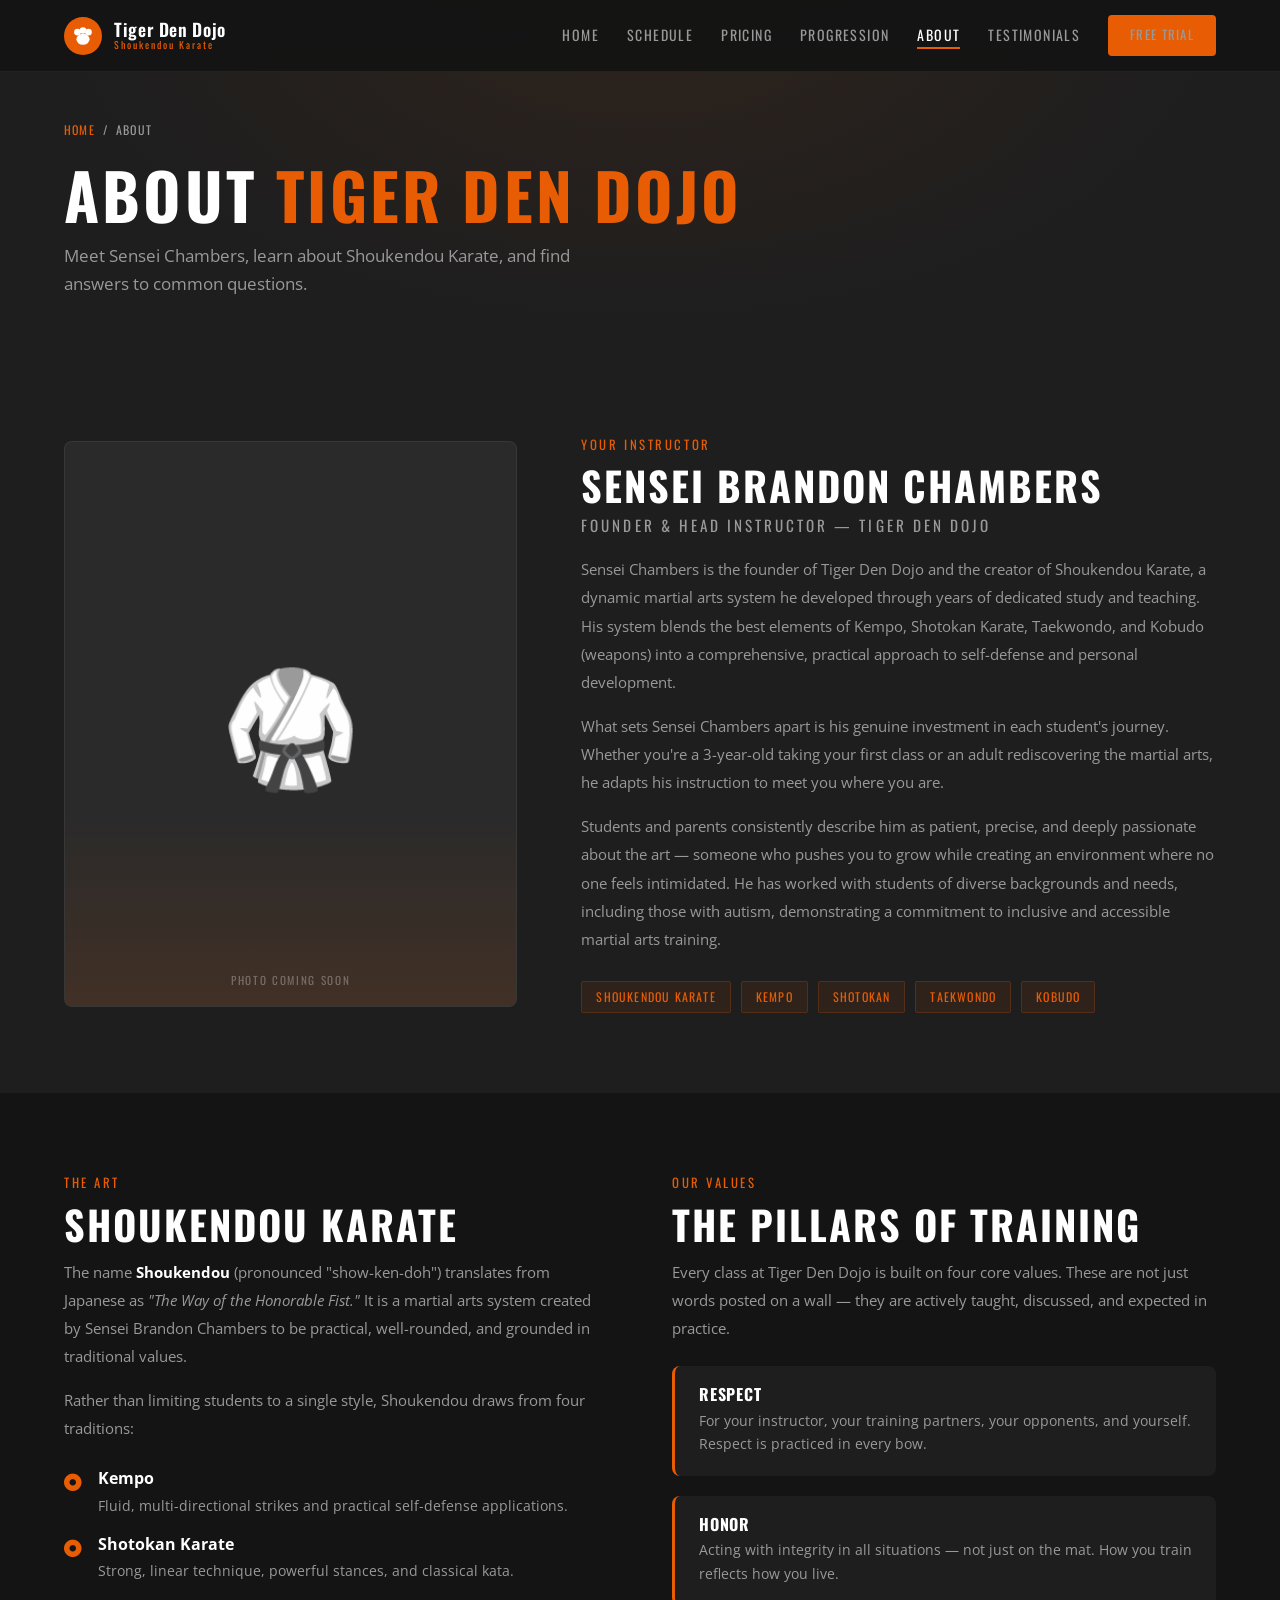
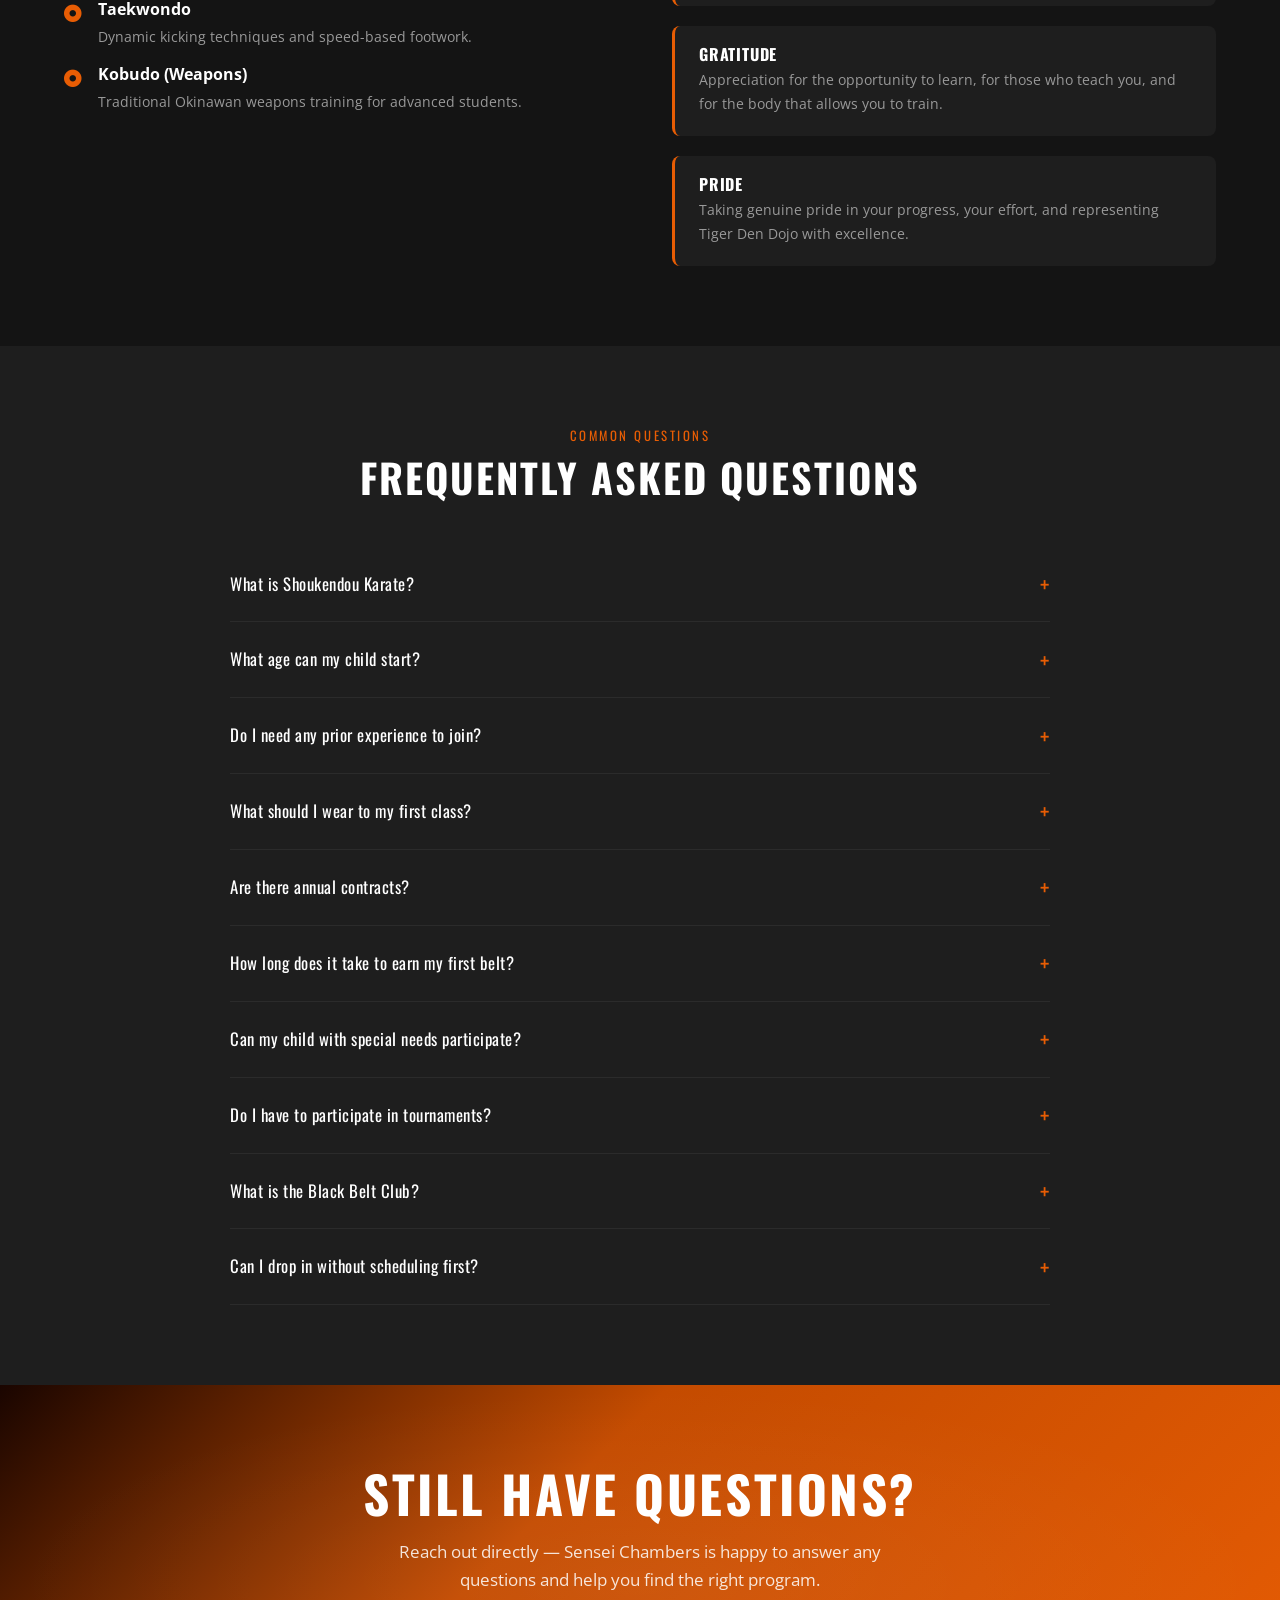
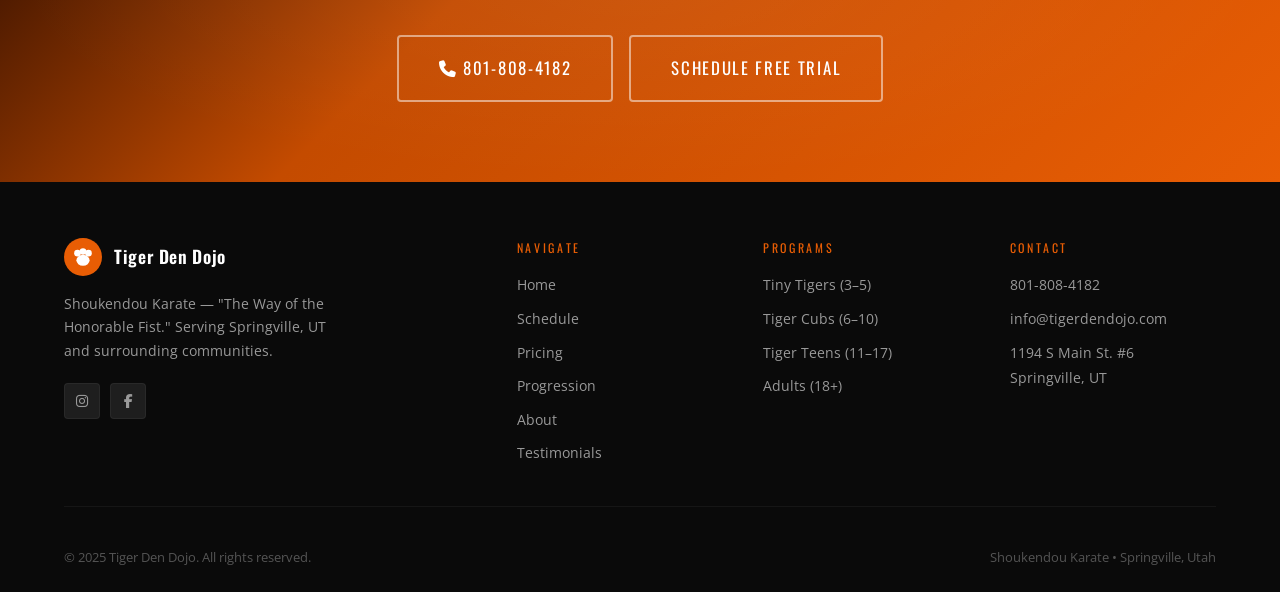
==== commit 61acee37: "added progression page" ====
--- a/about.html
+++ b/about.html
@@ -37,6 +37,7 @@
         <li><a href="index.html">Home</a></li>
         <li><a href="schedule.html">Schedule</a></li>
         <li><a href="pricing.html">Pricing</a></li>
+        <li><a href="progression.html">Progression</a></li>
         <li><a href="about.html">About</a></li>
         <li><a href="testimonials.html">Testimonials</a></li>
         <li><a href="schedule.html" class="btn btn-primary">Free Trial</a></li>
@@ -321,7 +322,8 @@
             <li><a href="index.html">Home</a></li>
             <li><a href="schedule.html">Schedule</a></li>
             <li><a href="pricing.html">Pricing</a></li>
-            <li><a href="about.html">About</a></li>
+            <li><a href="progression.html">Progression</a></li>
+        <li><a href="about.html">About</a></li>
             <li><a href="testimonials.html">Testimonials</a></li>
           </ul>
         </div>
--- a/css/style.css
+++ b/css/style.css
@@ -1466,6 +1466,300 @@
 
 .info-box p:last-child {
   margin-bottom: 0;
+}
+
+/* === BELT PROGRESSION === */
+.belt-overview {
+  display: flex;
+  flex-wrap: wrap;
+  gap: 0.5rem;
+  margin-bottom: 2.5rem;
+  padding: 1.25rem 1.5rem;
+  background: var(--dark-2);
+  border-radius: var(--radius-lg);
+  border: 1px solid rgba(255, 255, 255, 0.05);
+}
+
+.belt-pill {
+  display: flex;
+  align-items: center;
+  gap: 0.5rem;
+  padding: 0.35rem 0.875rem;
+  border-radius: 20px;
+  border: 1px solid;
+  font-family: var(--font-heading);
+  font-size: 0.72rem;
+  letter-spacing: 0.1em;
+  text-transform: uppercase;
+  cursor: pointer;
+  background: none;
+  transition: opacity var(--transition), transform var(--transition);
+}
+
+.belt-pill:hover {
+  opacity: 0.75;
+  transform: translateY(-1px);
+}
+
+.belt-pip {
+  width: 8px;
+  height: 8px;
+  border-radius: 50%;
+  flex-shrink: 0;
+}
+
+.belt-cards {
+  display: flex;
+  flex-direction: column;
+  gap: 0.625rem;
+}
+
+.belt-card {
+  background: var(--dark-2);
+  border: 1px solid rgba(255, 255, 255, 0.05);
+  border-top: 3px solid var(--belt-color, var(--orange));
+  border-radius: var(--radius-lg);
+  overflow: hidden;
+  transition: box-shadow var(--transition);
+}
+
+.belt-card:hover {
+  box-shadow: 0 4px 24px rgba(0, 0, 0, 0.25);
+}
+
+.belt-card-header {
+  display: flex;
+  align-items: center;
+  justify-content: space-between;
+  padding: 1.125rem 1.5rem;
+  cursor: pointer;
+  user-select: none;
+  gap: 1rem;
+}
+
+.belt-card-left {
+  display: flex;
+  align-items: center;
+  gap: 1rem;
+}
+
+.belt-swatch {
+  width: 5px;
+  height: 40px;
+  border-radius: 3px;
+  background: var(--belt-color, var(--orange));
+  flex-shrink: 0;
+}
+
+.belt-name {
+  font-size: 1.2rem;
+  font-family: var(--font-heading);
+  text-transform: uppercase;
+  letter-spacing: 0.05em;
+  line-height: 1.1;
+  margin-bottom: 0.2rem;
+}
+
+.belt-eval-time {
+  font-size: 0.76rem;
+  color: var(--gray);
+  font-family: var(--font-heading);
+  letter-spacing: 0.08em;
+}
+
+.belt-card-right {
+  display: flex;
+  align-items: center;
+  gap: 0.625rem;
+  flex-shrink: 0;
+}
+
+.belt-badge {
+  display: flex;
+  align-items: center;
+  gap: 0.375rem;
+  font-family: var(--font-heading);
+  font-size: 0.7rem;
+  letter-spacing: 0.1em;
+  text-transform: uppercase;
+  color: var(--gray);
+  padding: 0.25rem 0.75rem;
+  background: rgba(255, 255, 255, 0.04);
+  border-radius: 20px;
+  white-space: nowrap;
+}
+
+.belt-toggle {
+  color: var(--gray);
+  font-size: 0.85rem;
+  transition: transform var(--transition), color var(--transition);
+  flex-shrink: 0;
+  margin-left: 0.25rem;
+}
+
+.belt-card.open .belt-toggle {
+  transform: rotate(180deg);
+  color: var(--belt-color, var(--orange));
+}
+
+.belt-card-body {
+  max-height: 0;
+  overflow: hidden;
+  transition: max-height 0.4s ease;
+  padding: 0 1.5rem;
+}
+
+.belt-card.open .belt-card-body {
+  max-height: 2000px;
+  padding: 0 1.5rem 1.5rem;
+}
+
+.req-grid {
+  display: grid;
+  grid-template-columns: repeat(auto-fill, minmax(210px, 1fr));
+  gap: 0.875rem;
+  margin-bottom: 1rem;
+}
+
+.req-section {
+  background: rgba(255, 255, 255, 0.03);
+  border-radius: var(--radius);
+  padding: 0.875rem 1rem;
+  border: 1px solid rgba(255, 255, 255, 0.04);
+}
+
+.req-label {
+  font-family: var(--font-heading);
+  font-size: 0.68rem;
+  letter-spacing: 0.18em;
+  text-transform: uppercase;
+  color: var(--belt-color, var(--orange));
+  margin-bottom: 0.5rem;
+}
+
+.req-items {
+  display: flex;
+  flex-wrap: wrap;
+  gap: 0.35rem;
+}
+
+.req-tag {
+  display: inline-block;
+  background: rgba(255, 255, 255, 0.05);
+  border: 1px solid rgba(255, 255, 255, 0.08);
+  color: var(--white);
+  font-size: 0.78rem;
+  padding: 0.18rem 0.55rem;
+  border-radius: 3px;
+  line-height: 1.5;
+}
+
+.req-empty {
+  color: var(--gray);
+  font-size: 0.85rem;
+  opacity: 0.4;
+}
+
+.physical-requirements {
+  background: rgba(255, 255, 255, 0.02);
+  border-radius: var(--radius);
+  padding: 0.875rem 1.25rem;
+  border: 1px solid rgba(255, 255, 255, 0.05);
+  margin-bottom: 0.875rem;
+}
+
+.physical-header {
+  font-family: var(--font-heading);
+  font-size: 0.7rem;
+  letter-spacing: 0.18em;
+  text-transform: uppercase;
+  color: var(--gold);
+  margin-bottom: 0.75rem;
+}
+
+.physical-grid {
+  display: flex;
+  flex-wrap: wrap;
+  gap: 1.5rem;
+}
+
+.physical-item {
+  display: flex;
+  flex-direction: column;
+  gap: 0.15rem;
+}
+
+.physical-label {
+  font-size: 0.68rem;
+  color: var(--gray);
+  text-transform: uppercase;
+  letter-spacing: 0.12em;
+  font-family: var(--font-heading);
+}
+
+.physical-value {
+  font-family: var(--font-heading);
+  font-size: 1rem;
+  color: var(--white);
+  letter-spacing: 0.04em;
+}
+
+.additional-requirements {
+  background: rgba(232, 93, 4, 0.06);
+  border-radius: var(--radius);
+  padding: 0.875rem 1.25rem;
+  border: 1px solid rgba(232, 93, 4, 0.15);
+}
+
+.additional-header {
+  font-family: var(--font-heading);
+  font-size: 0.7rem;
+  letter-spacing: 0.18em;
+  text-transform: uppercase;
+  color: var(--orange);
+  margin-bottom: 0.75rem;
+}
+
+.additional-items {
+  display: flex;
+  flex-wrap: wrap;
+  gap: 0.5rem;
+}
+
+.additional-tag {
+  display: inline-block;
+  background: rgba(232, 93, 4, 0.1);
+  border: 1px solid rgba(232, 93, 4, 0.2);
+  color: var(--orange);
+  font-family: var(--font-heading);
+  font-size: 0.72rem;
+  letter-spacing: 0.08em;
+  text-transform: uppercase;
+  padding: 0.28rem 0.7rem;
+  border-radius: 3px;
+}
+
+.prog-loading,
+.prog-error {
+  text-align: center;
+  padding: 4rem 2rem;
+  color: var(--gray);
+}
+
+.prog-error i {
+  font-size: 2.5rem;
+  color: var(--orange);
+  margin-bottom: 1rem;
+  display: block;
+}
+
+.prog-error code {
+  background: var(--dark-3);
+  padding: 0.15rem 0.5rem;
+  border-radius: 3px;
+  font-family: monospace;
+  font-size: 0.85rem;
+  color: var(--orange-light);
 }
 
 /* === RESPONSIVE === */
